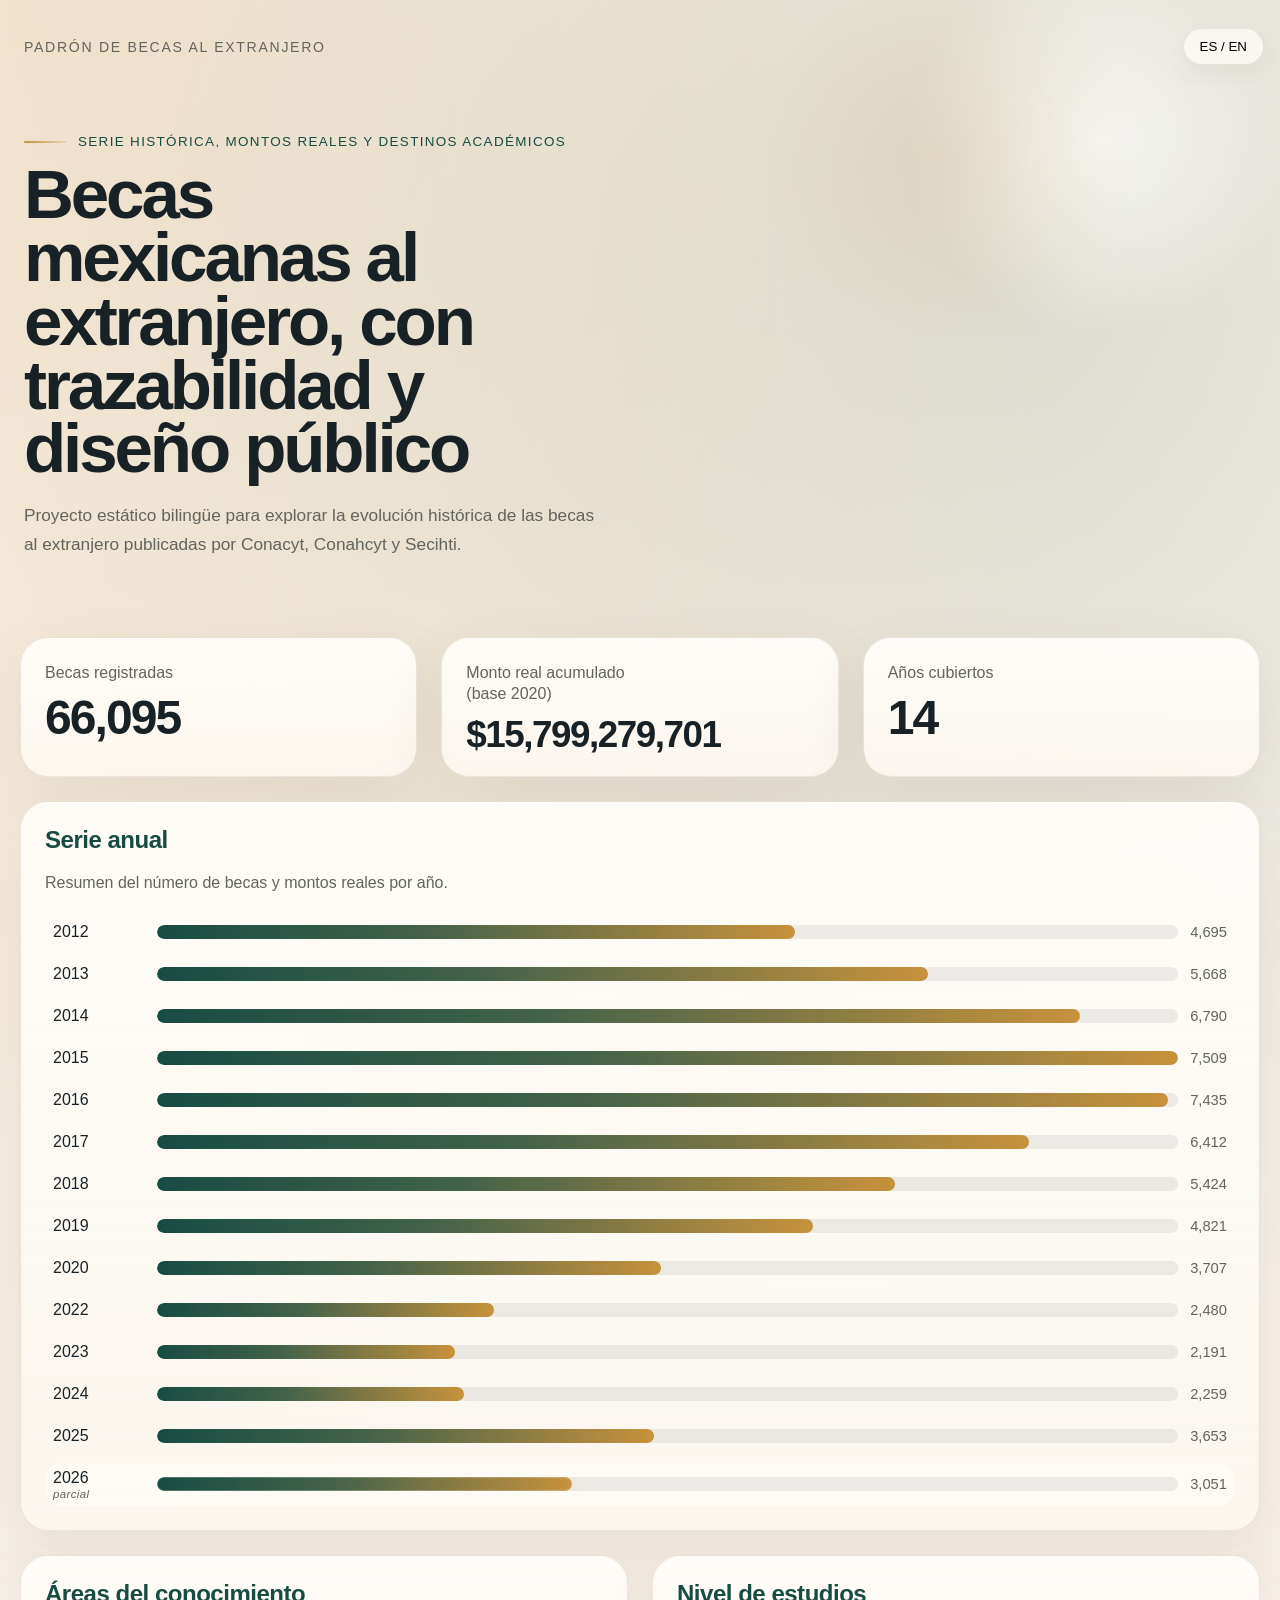
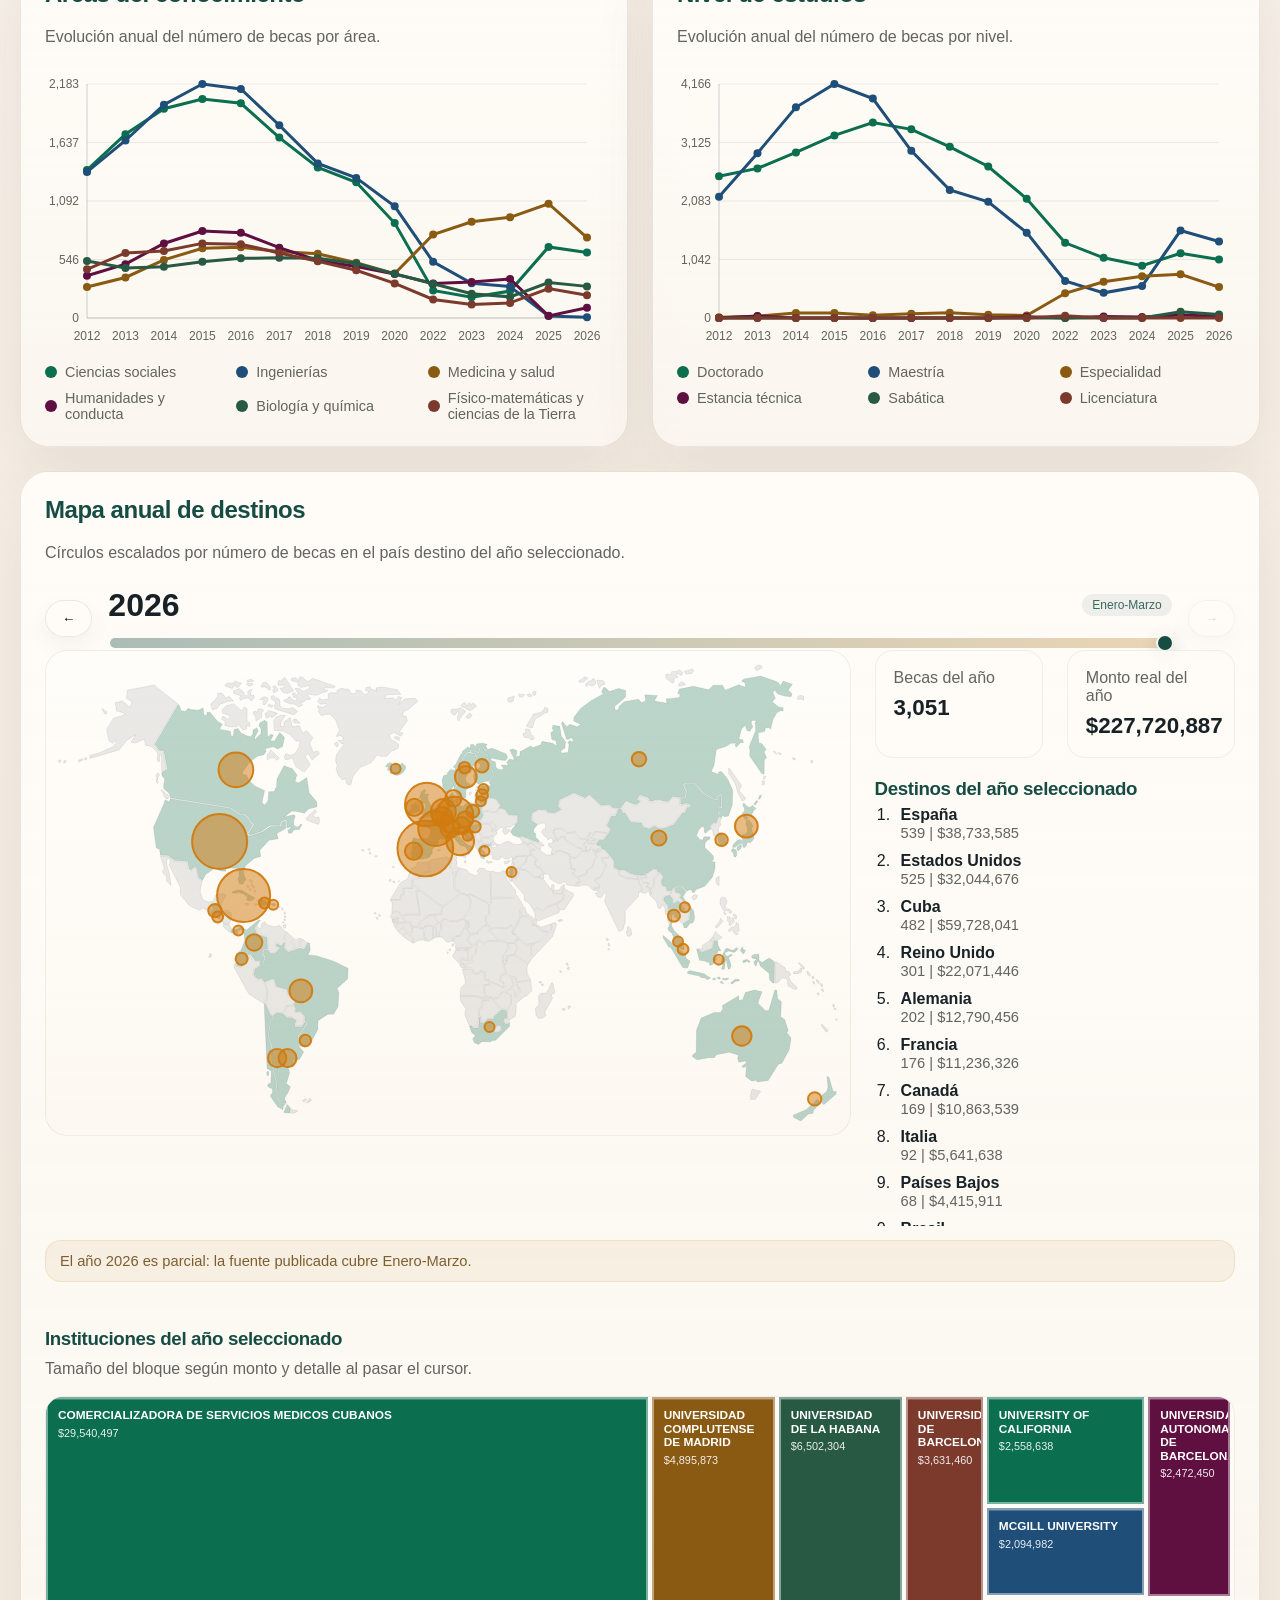
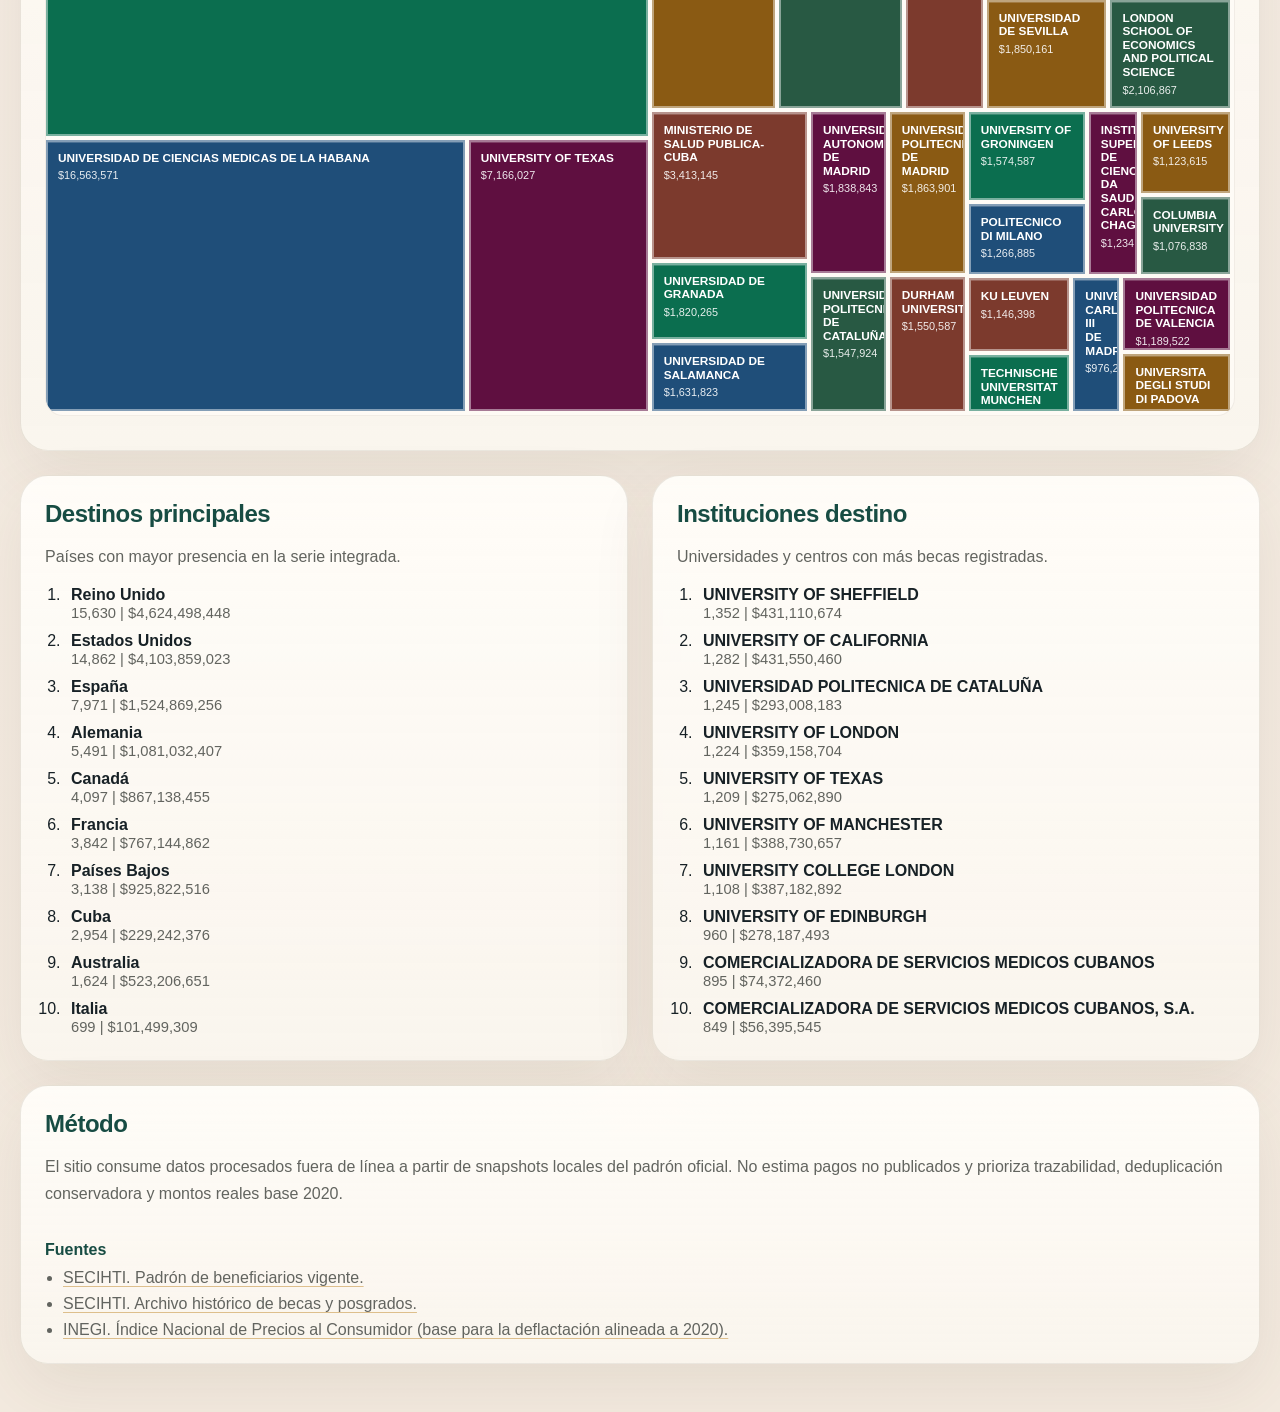
==== site/index.html @ b1ec9090 "Initial project import with site and Pages deployment" ====
<!DOCTYPE html>
<html lang="es">
  <head>
    <meta charset="utf-8" />
    <meta name="viewport" content="width=device-width, initial-scale=1" />
    <title>Padrón de Becas al Extranjero</title>
    <link rel="stylesheet" href="assets/css/styles.css" />
  </head>
  <body>
    <header class="hero">
      <nav class="topbar">
        <div class="brand">Padrón de Becas al Extranjero</div>
        <button id="lang-toggle" class="lang-toggle" type="button">ES / EN</button>
      </nav>
      <div class="hero-copy">
        <p class="eyebrow" data-i18n="eyebrow">Serie histórica, montos reales y destinos académicos</p>
        <h1 data-i18n="title">Becas mexicanas al extranjero, con trazabilidad y diseño público</h1>
        <p class="lede" data-i18n="lede">
          Proyecto estático bilingüe para explorar la evolución histórica de las becas al extranjero
          publicadas por Conacyt, Conahcyt y Secihti.
        </p>
      </div>
    </header>

    <main class="layout">
      <section class="kpi-grid">
        <article class="kpi-card">
          <span class="kpi-label" data-i18n="kpi_count">Becas registradas</span>
          <strong id="kpi-count" class="kpi-value">0</strong>
        </article>
        <article class="kpi-card">
          <span class="kpi-label" data-i18n="kpi_amount">Monto real acumulado (base 2020)</span>
          <strong id="kpi-amount" class="kpi-value kpi-value-amount">$0</strong>
        </article>
        <article class="kpi-card">
          <span class="kpi-label" data-i18n="kpi_years">Años cubiertos</span>
          <strong id="kpi-years" class="kpi-value">0</strong>
        </article>
      </section>

      <section class="panel">
        <div class="panel-header">
          <h2 data-i18n="yearly_title">Serie anual</h2>
          <p data-i18n="yearly_subtitle">Resumen del número de becas y montos reales por año.</p>
        </div>
        <div id="yearly-chart" class="bars"></div>
      </section>

      <section class="two-column">
        <article class="panel">
          <div class="panel-header">
            <h2 data-i18n="knowledge_area_title">Áreas del conocimiento</h2>
            <p data-i18n="knowledge_area_subtitle">Evolución anual del número de becas por área.</p>
          </div>
          <div id="knowledge-area-line-chart" class="line-chart"></div>
          <div id="knowledge-area-legend" class="line-legend"></div>
        </article>

        <article class="panel">
          <div class="panel-header">
            <h2 data-i18n="degree_title">Nivel de estudios</h2>
            <p data-i18n="degree_subtitle">Evolución anual del número de becas por nivel.</p>
          </div>
          <div id="degree-line-chart" class="line-chart"></div>
          <div id="degree-legend" class="line-legend"></div>
        </article>
      </section>

      <section class="panel map-panel">
        <div class="panel-header">
          <h2 data-i18n="map_title">Mapa anual de destinos</h2>
          <p data-i18n="map_subtitle">
            Círculos escalados por número de becas en el país destino del año seleccionado.
          </p>
        </div>

        <div class="year-controls">
          <button id="year-prev" class="year-step" type="button" aria-label="Previous year">&#8592;</button>
          <div class="year-slider-wrap">
            <div class="year-slider-header">
              <strong id="selected-year-label" class="selected-year-label">-</strong>
              <span id="selected-year-coverage" class="coverage-pill">-</span>
            </div>
            <input id="year-slider" class="year-slider" type="range" min="0" max="0" value="0" step="1" />
          </div>
          <button id="year-next" class="year-step" type="button" aria-label="Next year">&#8594;</button>
        </div>

        <div class="map-layout">
          <div class="map-stage">
            <div id="world-map-root" class="world-map-root"></div>
          </div>

          <aside class="year-sidecar">
            <div class="year-kpis">
              <article class="year-kpi">
                <span data-i18n="selected_year_count">Becas del año</span>
                <strong id="selected-year-count">0</strong>
              </article>
              <article class="year-kpi">
                <span data-i18n="selected_year_amount">Monto real del año</span>
                <strong id="selected-year-amount">$0</strong>
              </article>
            </div>

            <div class="panel-header compact">
              <h3 data-i18n="selected_year_top">Destinos del año seleccionado</h3>
            </div>
            <ol id="selected-year-country-list" class="ranking compact-ranking"></ol>

          </aside>
        </div>

        <div class="partial-note-slot">
          <div id="partial-note" class="partial-note" hidden></div>
        </div>

        <div class="treemap-section">
          <div class="panel-header treemap-header">
            <h3 data-i18n="selected_year_institutions">Instituciones del año seleccionado</h3>
            <p data-i18n="selected_year_institutions_subtitle">
              Tamaño del bloque según monto y detalle al pasar el cursor.
            </p>
          </div>
          <div id="selected-year-institution-note" class="viz-note" hidden></div>
          <div id="selected-year-institution-treemap" class="treemap"></div>
        </div>
      </section>

      <section class="two-column">
        <article class="panel">
          <div class="panel-header">
            <h2 data-i18n="countries_title">Destinos principales</h2>
            <p data-i18n="countries_subtitle">Países con mayor presencia en la serie integrada.</p>
          </div>
          <ol id="country-list" class="ranking"></ol>
        </article>

        <article class="panel">
          <div class="panel-header">
            <h2 data-i18n="institutions_title">Instituciones destino</h2>
            <p data-i18n="institutions_subtitle">Universidades y centros con más becas registradas.</p>
          </div>
          <ol id="institution-list" class="ranking"></ol>
        </article>
      </section>

      <section class="panel note-panel">
        <div class="panel-header">
          <h2 data-i18n="method_title">Método</h2>
          <p data-i18n="method_body">
            El sitio consume datos procesados fuera de línea. No estima pagos no publicados y prioriza
            trazabilidad, deduplicación conservadora y montos reales base 2020.
          </p>
        </div>
        <div class="source-block">
          <h3 data-i18n="method_sources_title">Fuentes</h3>
          <ul class="source-list">
            <li>
              <a
                href="https://www.secihti.mx/padron-de-beneficiarios/"
                target="_blank"
                rel="noreferrer"
                data-i18n="method_source_current"
              >SECIHTI. Padrón de beneficiarios vigente.</a>
            </li>
            <li>
              <a
                href="https://secihti.mx/becas_posgrados/padron-de-beneficiarios/"
                target="_blank"
                rel="noreferrer"
                data-i18n="method_source_historical"
              >SECIHTI. Archivo histórico de becas y posgrados.</a>
            </li>
            <li>
              <a
                href="https://www.inegi.org.mx/temas/inpc/"
                target="_blank"
                rel="noreferrer"
                data-i18n="method_source_inflation"
              >INEGI. Índice Nacional de Precios al Consumidor (base para la deflactación alineada a 2020).</a>
            </li>
          </ul>
        </div>
      </section>
    </main>

    <script src="assets/data/summary.js"></script>
    <script src="assets/data/world-map.js"></script>
    <script src="assets/js/app.js"></script>
  </body>
</html>
---- site/assets/css/styles.css ----
:root {
  --bg: #f6efe6;
  --surface: rgba(255, 251, 246, 0.88);
  --surface-strong: rgba(255, 253, 249, 0.97);
  --ink: #172126;
  --muted: #62645f;
  --accent: #174c43;
  --accent-2: #c7923c;
  --accent-3: #6f846f;
  --accent-soft: rgba(23, 76, 67, 0.08);
  --border: rgba(91, 72, 46, 0.12);
  --shadow: 0 24px 64px rgba(91, 72, 46, 0.09);
  --radius: 28px;
  --bar-gradient: linear-gradient(90deg, #174c43 0%, #44624a 42%, #c7923c 100%);
}

* {
  box-sizing: border-box;
}

body {
  margin: 0;
  font-family: "Aptos", "Segoe UI", "Inter", "Helvetica Neue", Arial, sans-serif;
  color: var(--ink);
  background:
    radial-gradient(circle at top left, rgba(199, 146, 60, 0.2), transparent 32%),
    radial-gradient(circle at 80% 6%, rgba(23, 76, 67, 0.12), transparent 24%),
    linear-gradient(180deg, #fbf6f0 0%, #f5ede4 52%, #f3eadf 100%);
}

.hero {
  position: relative;
  overflow: hidden;
  padding: 28px 24px 60px;
}

.hero::before {
  content: "";
  position: absolute;
  pointer-events: none;
}

.hero::before {
  inset: 0;
  background:
    radial-gradient(circle at 74% 24%, rgba(199, 146, 60, 0.12), transparent 18%),
    radial-gradient(circle at 86% 22%, rgba(255, 255, 255, 0.7), transparent 16%);
}

.topbar,
.hero-copy,
.layout {
  width: min(1360px, calc(100vw - 40px));
  margin: 0 auto;
}

.topbar {
  display: flex;
  justify-content: space-between;
  align-items: center;
  position: relative;
  z-index: 1;
  margin-bottom: 56px;
}

.brand {
  font-size: 0.88rem;
  text-transform: uppercase;
  letter-spacing: 0.12em;
  color: var(--muted);
}

.lang-toggle,
.year-step,
.bar-row {
  cursor: pointer;
}

.lang-toggle,
.year-step {
  border: 1px solid var(--border);
  background: rgba(255, 253, 249, 0.74);
  border-radius: 999px;
  padding: 10px 16px;
  box-shadow: 0 10px 22px rgba(91, 72, 46, 0.06);
}

.lang-toggle:hover,
.year-step:hover {
  background: var(--surface-strong);
}

.lang-toggle:disabled,
.year-step:disabled {
  cursor: default;
  opacity: 0.45;
}

.eyebrow {
  position: relative;
  display: inline-flex;
  align-items: center;
  gap: 12px;
  text-transform: uppercase;
  letter-spacing: 0.1em;
  color: var(--accent);
  font-size: 0.84rem;
}

.eyebrow::before {
  content: "";
  width: 42px;
  height: 2px;
  border-radius: 999px;
  background: linear-gradient(90deg, var(--accent-2), rgba(199, 146, 60, 0.2));
}

h1 {
  position: relative;
  z-index: 1;
  font-size: clamp(2.6rem, 5.4vw, 5.6rem);
  line-height: 0.92;
  max-width: 12ch;
  margin: 0 0 20px;
  letter-spacing: -0.045em;
  font-weight: 700;
}

.lede {
  position: relative;
  z-index: 1;
  max-width: 60ch;
  color: var(--muted);
  font-size: 1.08rem;
  line-height: 1.7;
}

.hero-copy {
  position: relative;
  z-index: 1;
}

.layout {
  display: grid;
  gap: 24px;
  padding: 0 0 48px;
}

.kpi-grid,
.two-column,
.map-layout,
.year-kpis {
  display: grid;
  gap: 24px;
}

.kpi-grid {
  grid-template-columns: repeat(3, minmax(0, 1fr));
}

.two-column {
  grid-template-columns: repeat(2, minmax(0, 1fr));
}

.map-layout {
  grid-template-columns: minmax(0, 1.9fr) minmax(320px, 0.85fr);
  align-items: start;
}

.treemap-section {
  margin-top: 32px;
  padding-bottom: 10px;
}

.treemap-header {
  margin-bottom: 14px;
}

.treemap-header p {
  max-width: 56ch;
  margin: 0;
}

.year-kpis {
  grid-template-columns: repeat(2, minmax(0, 1fr));
}

.panel,
.kpi-card {
  background: var(--surface);
  border: 1px solid var(--border);
  border-radius: var(--radius);
  box-shadow: var(--shadow);
}

.kpi-card {
  padding: 24px;
  background:
    linear-gradient(180deg, rgba(255, 253, 249, 0.96), rgba(253, 248, 241, 0.88));
}

.kpi-label {
  display: block;
  max-width: 20ch;
  color: var(--muted);
  margin-bottom: 12px;
  line-height: 1.35;
}

.kpi-value {
  font-size: clamp(1.9rem, 4vw, 3rem);
  line-height: 0.96;
  letter-spacing: -0.04em;
  font-variant-numeric: tabular-nums;
  font-weight: 700;
}

.kpi-value-amount {
  font-size: clamp(1.4rem, 2.9vw, 2.3rem);
  overflow-wrap: anywhere;
}

.panel {
  padding: 24px;
  background:
    linear-gradient(180deg, rgba(255, 253, 249, 0.95), rgba(251, 247, 240, 0.82));
}

.panel-header h2,
.panel-header h3 {
  margin-top: 0;
  margin-bottom: 6px;
  color: var(--accent);
  letter-spacing: -0.02em;
}

.panel-header.compact {
  margin-top: 20px;
}

.panel-header p,
.note-panel p {
  color: var(--muted);
  line-height: 1.65;
}

.bars {
  display: grid;
  gap: 12px;
  margin-top: 20px;
}

.line-chart {
  min-height: 280px;
  margin-top: 18px;
}

.line-chart-svg {
  width: 100%;
  height: 280px;
}

.line-chart-empty {
  display: grid;
  place-items: center;
  min-height: 280px;
  color: var(--muted);
  text-align: center;
}

.axis-line {
  stroke: rgba(27, 36, 48, 0.2);
  stroke-width: 1;
}

.grid-line {
  stroke: rgba(27, 36, 48, 0.08);
  stroke-width: 1;
}

.axis-label {
  fill: var(--muted);
  font-size: 12px;
  font-family: "Aptos", "Segoe UI", "Inter", "Helvetica Neue", Arial, sans-serif;
}

.line-legend {
  display: grid;
  grid-template-columns: repeat(auto-fit, minmax(170px, 1fr));
  gap: 10px 16px;
  margin-top: 12px;
}

.legend-item {
  display: flex;
  align-items: center;
  gap: 8px;
  color: var(--muted);
  font-size: 0.9rem;
}

.legend-swatch {
  width: 12px;
  height: 12px;
  border-radius: 999px;
  flex: 0 0 auto;
}

.bar-row {
  display: grid;
  grid-template-columns: 92px 1fr auto;
  gap: 12px;
  align-items: center;
  border: 0;
  border-radius: 16px;
  padding: 6px 8px;
  background: transparent;
  color: inherit;
  text-align: left;
  transition:
    background-color 160ms ease,
    transform 160ms ease;
}

.bar-row:hover,
.bar-row.is-active {
  background: rgba(255, 253, 249, 0.72);
}

.bar-track {
  height: 14px;
  border-radius: 999px;
  background: rgba(23, 33, 38, 0.07);
  overflow: hidden;
}

.bar-fill {
  height: 100%;
  border-radius: 999px;
  background: var(--bar-gradient);
}

.bar-row.is-active .bar-fill {
  background: var(--bar-gradient);
  box-shadow:
    inset 0 0 0 1px rgba(255, 255, 255, 0.22),
    0 6px 14px rgba(199, 146, 60, 0.14);
}

.year-label {
  display: inline-flex;
  flex-direction: column;
  gap: 1px;
}

.year-main {
  font-size: 1rem;
}

.year-subtle {
  color: var(--muted);
  font-size: 0.72rem;
  font-style: italic;
  letter-spacing: 0.03em;
}

.inline-pill,
.coverage-pill {
  display: inline-flex;
  align-items: center;
  border-radius: 999px;
  background: rgba(23, 76, 67, 0.07);
  color: rgba(23, 76, 67, 0.84);
  padding: 4px 10px;
  font-size: 0.75rem;
  font-weight: 500;
}

.ranking {
  margin: 0;
  padding-left: 20px;
  display: grid;
  gap: 10px;
}

.ranking li {
  padding-left: 6px;
}

.compact-ranking {
  max-height: 420px;
  overflow: auto;
}

.metric {
  color: var(--muted);
  font-size: 0.92rem;
}

.viz-note {
  margin: 10px 0 14px;
  color: var(--muted);
  font-size: 0.9rem;
}

.map-panel {
  overflow: hidden;
}

.year-controls {
  display: grid;
  grid-template-columns: auto 1fr auto;
  gap: 16px;
  align-items: center;
  margin-top: 20px;
}

.year-slider-wrap {
  display: grid;
  gap: 12px;
}

.year-slider-header {
  display: flex;
  justify-content: space-between;
  gap: 12px;
  align-items: center;
}

.selected-year-label {
  font-size: clamp(1.4rem, 3vw, 2rem);
  font-weight: 700;
}

.year-slider {
  width: 100%;
  appearance: none;
  height: 10px;
  border-radius: 999px;
  background: linear-gradient(90deg, rgba(23, 76, 67, 0.18), rgba(199, 146, 60, 0.18));
  outline: none;
}

.year-slider::-webkit-slider-runnable-track {
  height: 10px;
  border-radius: 999px;
  background: linear-gradient(90deg, rgba(23, 76, 67, 0.22), rgba(199, 146, 60, 0.22));
}

.year-slider::-webkit-slider-thumb {
  appearance: none;
  width: 18px;
  height: 18px;
  margin-top: -4px;
  border-radius: 50%;
  border: 2px solid rgba(255, 253, 249, 0.96);
  background: var(--accent);
  box-shadow: 0 6px 16px rgba(23, 76, 67, 0.22);
}

.year-slider::-moz-range-track {
  height: 10px;
  border-radius: 999px;
  background: linear-gradient(90deg, rgba(23, 76, 67, 0.22), rgba(199, 146, 60, 0.22));
}

.year-slider::-moz-range-thumb {
  width: 18px;
  height: 18px;
  border: 2px solid rgba(255, 253, 249, 0.96);
  border-radius: 50%;
  background: var(--accent);
  box-shadow: 0 6px 16px rgba(23, 76, 67, 0.22);
}

.partial-note-slot {
  min-height: 56px;
  margin-top: 14px;
}

.partial-note {
  margin-top: 0;
  padding: 12px 14px;
  border-radius: 16px;
  background: rgba(199, 146, 60, 0.09);
  color: #7c5f30;
  border: 1px solid rgba(199, 146, 60, 0.16);
  font-size: 0.92rem;
}

.partial-note[hidden] {
  display: block;
  visibility: hidden;
}

.map-stage,
.year-sidecar {
  min-width: 0;
}

.map-stage {
  border-radius: 22px;
  background: linear-gradient(180deg, rgba(255, 253, 249, 0.92), rgba(252, 247, 240, 0.76));
  border: 1px solid rgba(91, 72, 46, 0.08);
  padding: 12px;
}

.world-map-root {
  position: relative;
  min-height: 460px;
}

.map-base,
.bubble-layer {
  position: absolute;
  inset: 0;
  width: 100%;
  height: 100%;
}

.world-map-svg,
.bubble-layer {
  width: 100%;
  height: 100%;
}

.world-map-svg [id] {
  fill: rgba(27, 36, 48, 0.09);
  stroke: rgba(27, 36, 48, 0.14);
  stroke-width: 0.6;
  transition: fill 140ms ease;
}

.world-map-svg .is-active-country {
  fill: rgba(11, 110, 79, 0.28);
}

.bubble-layer {
  pointer-events: none;
}

.map-bubble {
  fill: rgba(209, 123, 15, 0.5);
  stroke: rgba(209, 123, 15, 0.95);
  stroke-width: 2;
}

.year-kpi {
  padding: 18px;
  border-radius: 18px;
  background: rgba(255, 253, 249, 0.72);
  border: 1px solid rgba(91, 72, 46, 0.08);
}

.year-kpi span {
  display: block;
  color: var(--muted);
  margin-bottom: 8px;
}

.year-kpi strong {
  font-size: 1.4rem;
}

.treemap {
  position: relative;
  min-height: 620px;
  border-radius: 18px;
  background: rgba(255, 253, 249, 0.72);
  border: 1px solid rgba(91, 72, 46, 0.08);
  overflow: hidden;
}

.treemap-empty {
  display: grid;
  place-items: center;
  min-height: 320px;
  padding: 20px;
  color: var(--muted);
  text-align: center;
}

.treemap-tile {
  position: absolute;
  padding: 10px;
  border-radius: 0;
  background: rgba(11, 110, 79, 0.88);
  color: white;
  overflow: hidden;
  border: 2px solid rgba(255, 255, 255, 0.45);
  box-shadow: inset 0 1px 0 rgba(255, 255, 255, 0.2);
}

.treemap-tile strong,
.treemap-tile span {
  display: block;
}

.treemap-tile strong {
  font-size: 0.74rem;
  line-height: 1.15;
  margin-bottom: 4px;
}

.treemap-tile span {
  font-size: 0.68rem;
  opacity: 0.9;
}

.treemap-tooltip {
  position: absolute;
  z-index: 5;
  width: 180px;
  padding: 10px 12px;
  border-radius: 12px;
  background: rgba(27, 36, 48, 0.95);
  color: white;
  box-shadow: 0 18px 40px rgba(27, 36, 48, 0.2);
  pointer-events: none;
}

.treemap-tooltip strong,
.treemap-tooltip span {
  display: block;
}

.treemap-tooltip strong {
  margin-bottom: 6px;
  font-size: 0.86rem;
}

.treemap-tooltip span {
  font-size: 0.78rem;
  opacity: 0.92;
}

.note-panel {
  display: grid;
  gap: 18px;
}

.source-block h3 {
  margin: 0 0 10px;
  color: var(--accent);
  font-size: 1rem;
}

.source-list {
  margin: 0;
  padding-left: 18px;
  display: grid;
  gap: 8px;
  color: var(--muted);
}

.source-list a {
  color: inherit;
  text-decoration-color: rgba(199, 146, 60, 0.55);
  text-underline-offset: 0.18em;
}

.source-list a:hover {
  color: var(--accent);
  text-decoration-color: var(--accent-2);
}

@media (max-width: 920px) {
  .kpi-grid,
  .two-column,
  .map-layout {
    grid-template-columns: 1fr;
  }
}

@media (max-width: 720px) {
  .hero {
    padding-top: 18px;
  }

  .bar-row {
    grid-template-columns: 72px 1fr;
    padding-inline: 0;
  }

  .bar-value {
    grid-column: 2;
  }

  .year-controls {
    grid-template-columns: 1fr;
  }

  .year-kpis {
    grid-template-columns: 1fr;
  }

  .world-map-root {
    min-height: 320px;
  }

  .treemap {
    min-height: 460px;
  }
}
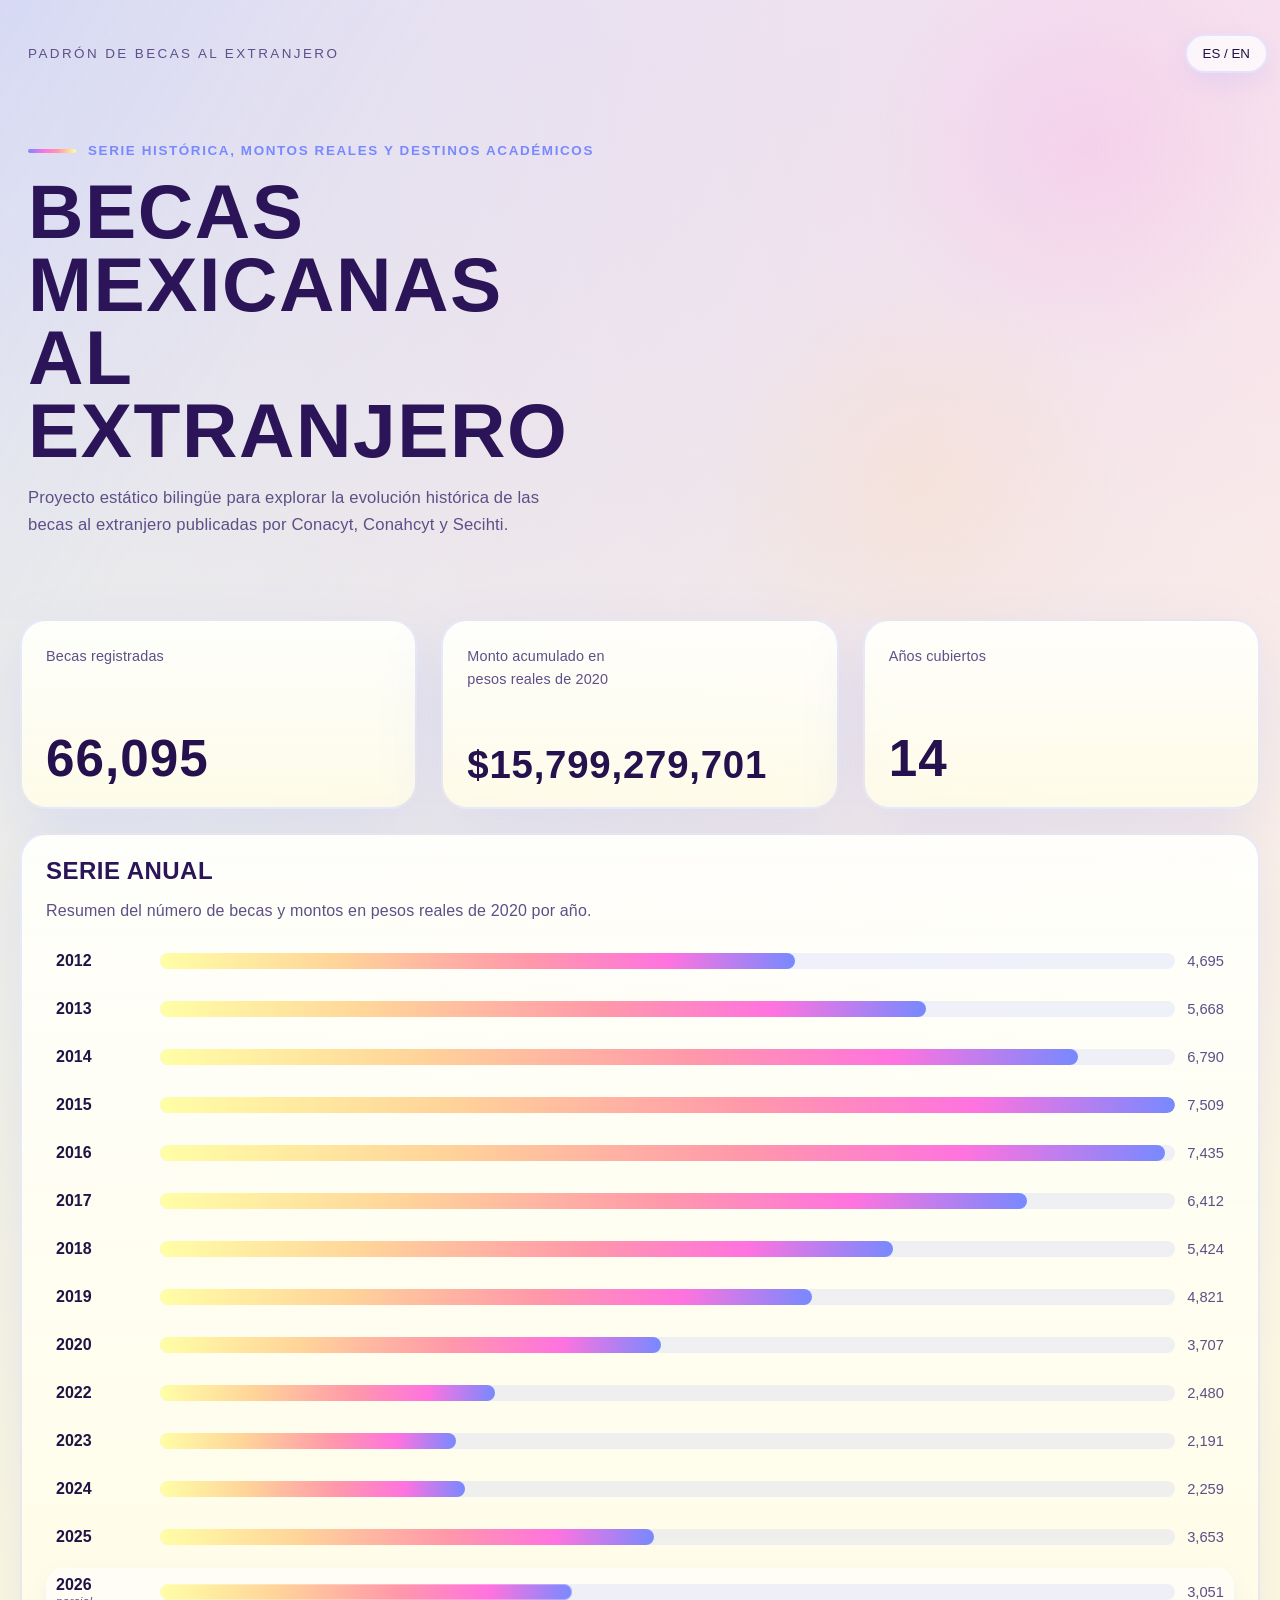
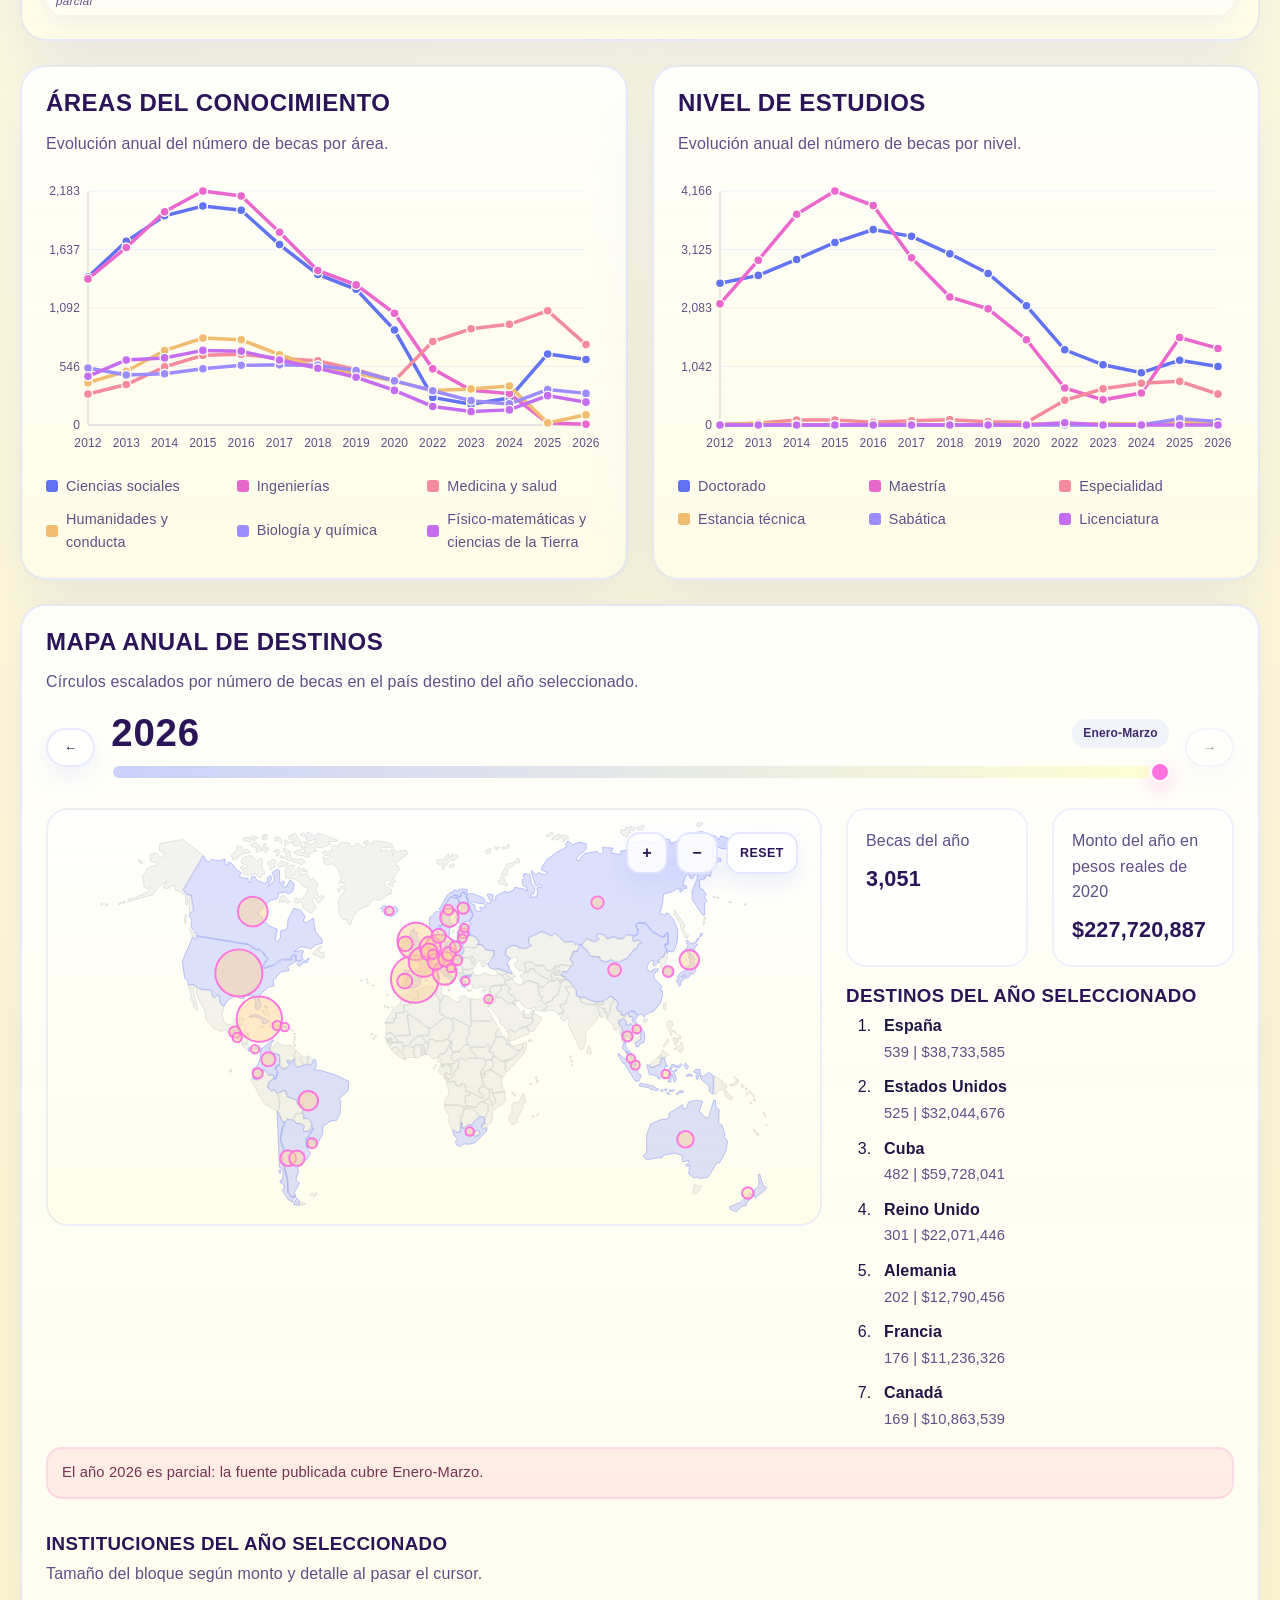
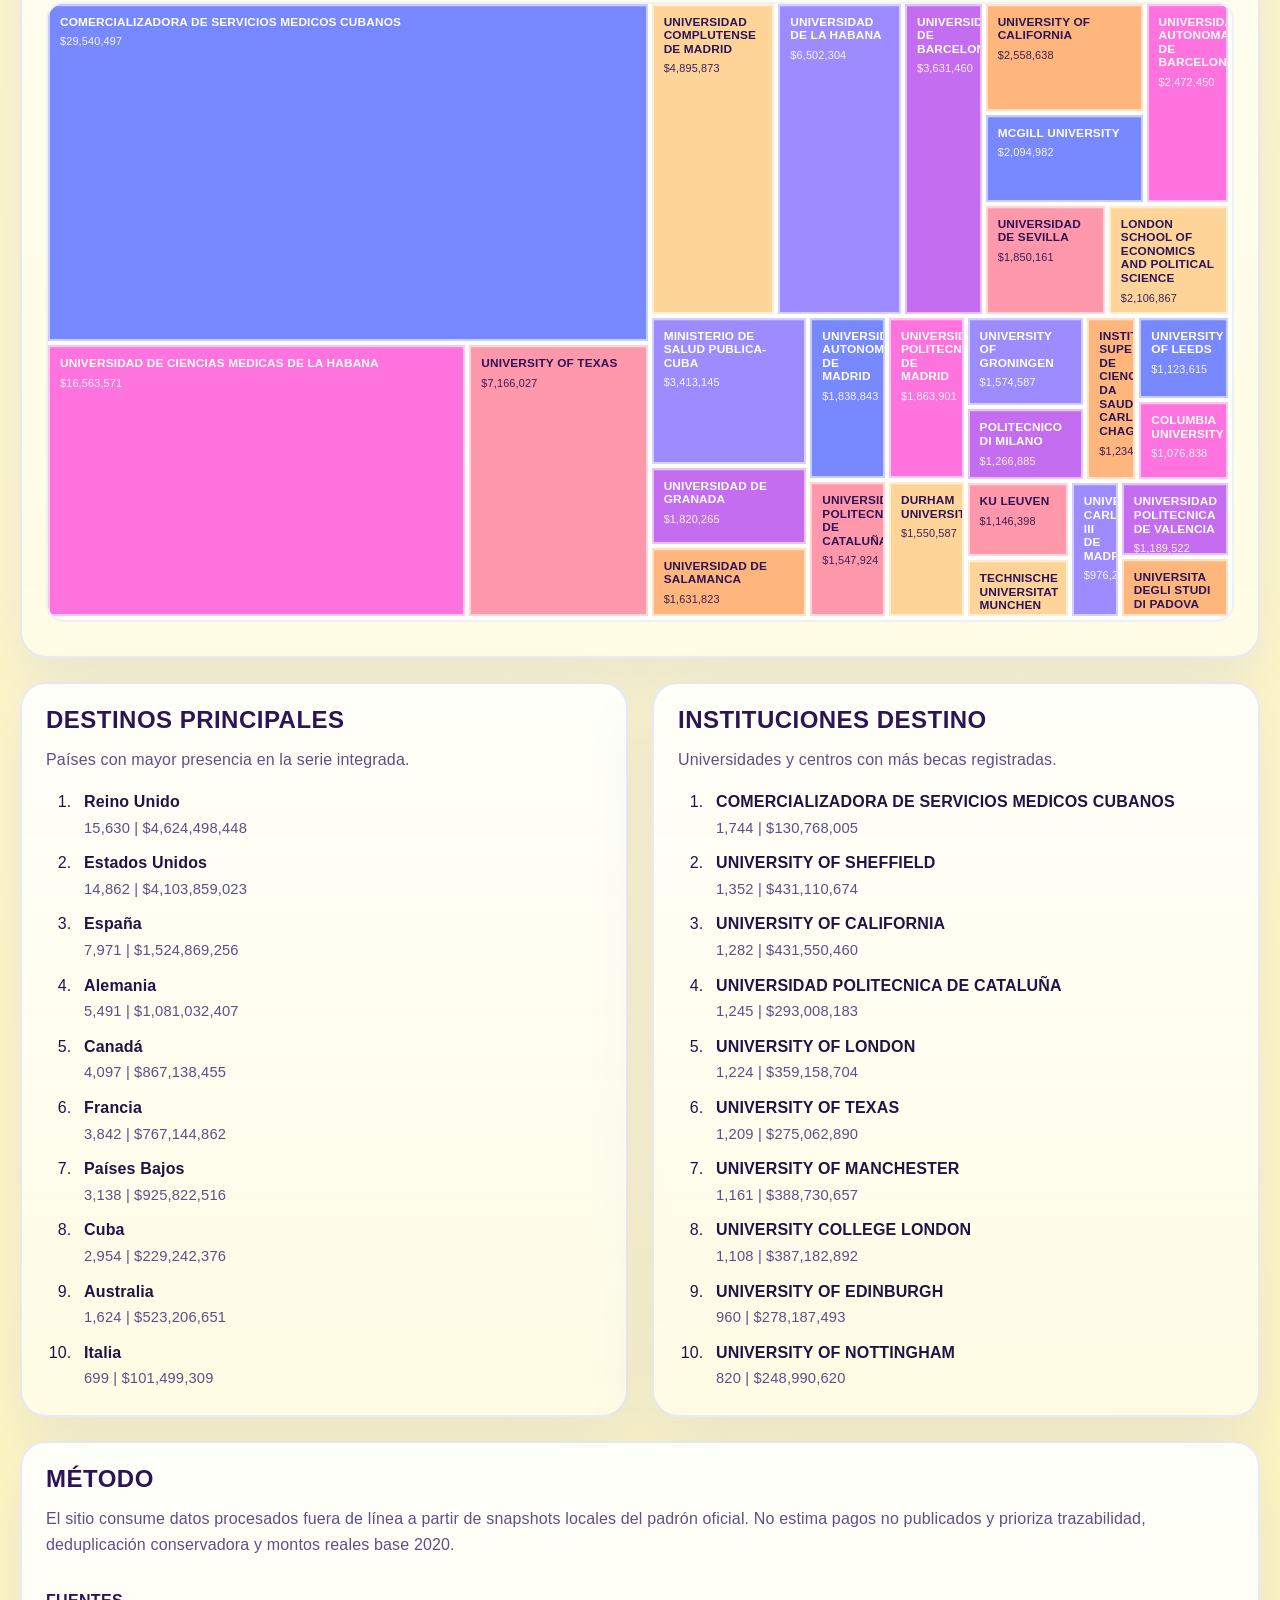
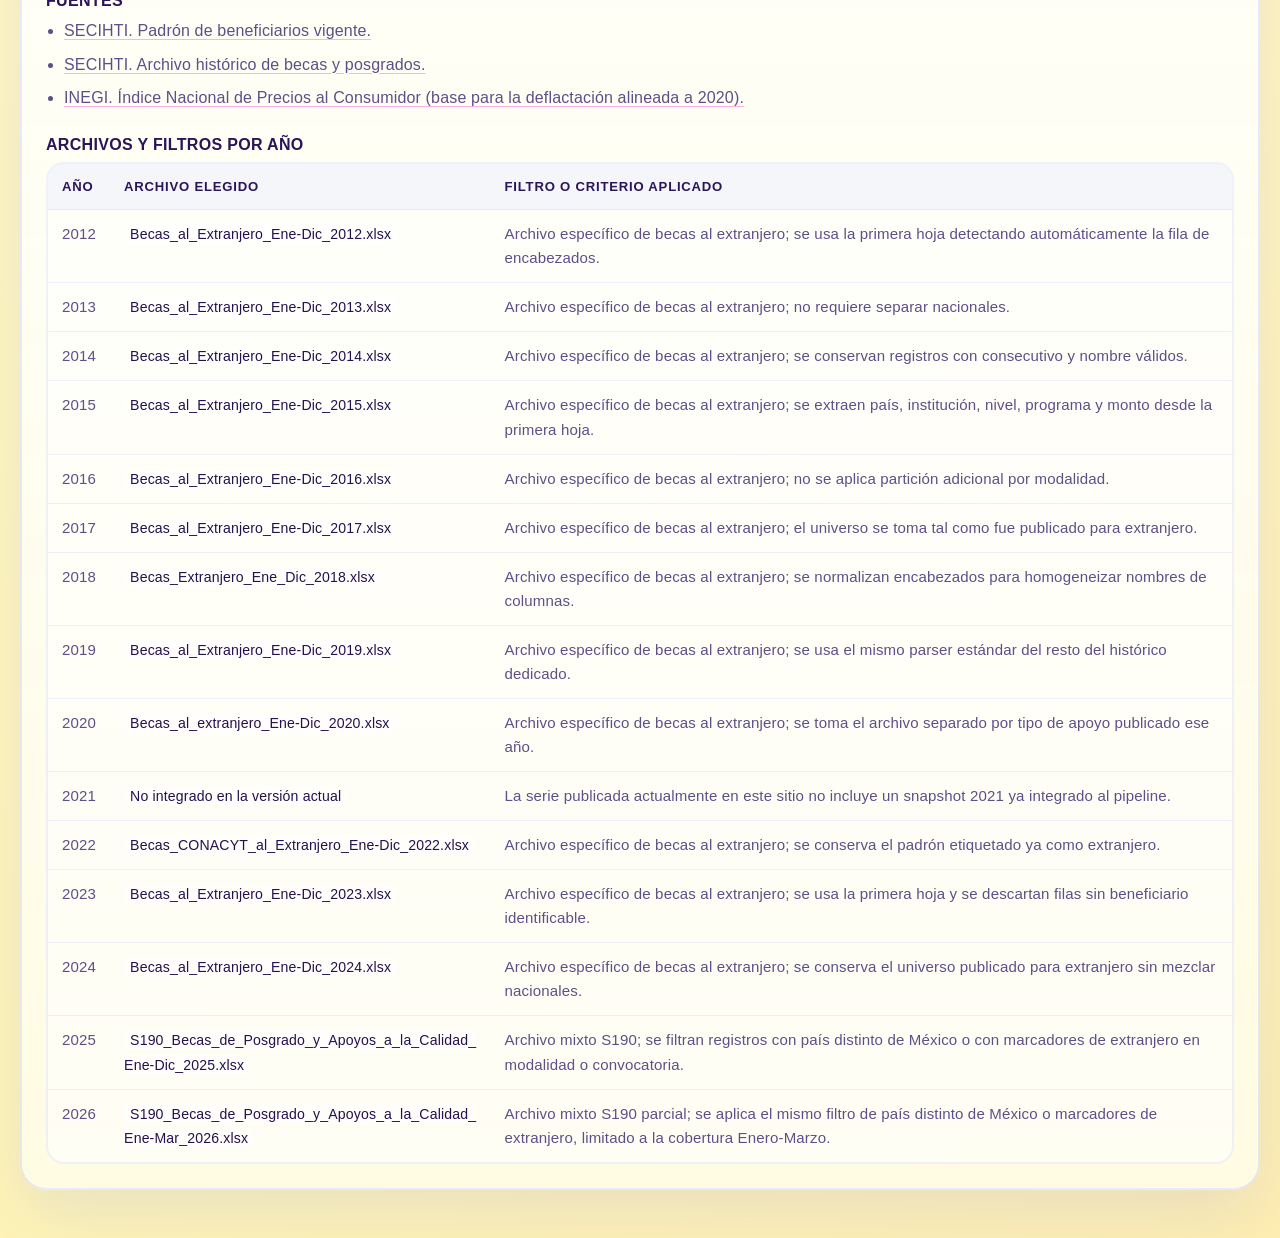
==== commit d0d2ffcf: "Fix mojibake in site HTML text" ====
--- a/site/index.html
+++ b/site/index.html
@@ -3,20 +3,20 @@
   <head>
     <meta charset="utf-8" />
     <meta name="viewport" content="width=device-width, initial-scale=1" />
-    <title>Padrón de Becas al Extranjero</title>
-    <link rel="stylesheet" href="assets/css/styles.css" />
+    <title>Padr&oacute;n de Becas al Extranjero</title>
+    <link rel="stylesheet" href="assets/css/styles_bis.css" />
   </head>
-  <body>
+  <body class="theme-bis">
     <header class="hero">
       <nav class="topbar">
-        <div class="brand">Padrón de Becas al Extranjero</div>
+        <div class="brand">Padr&oacute;n de Becas al Extranjero</div>
         <button id="lang-toggle" class="lang-toggle" type="button">ES / EN</button>
       </nav>
       <div class="hero-copy">
-        <p class="eyebrow" data-i18n="eyebrow">Serie histórica, montos reales y destinos académicos</p>
-        <h1 data-i18n="title">Becas mexicanas al extranjero, con trazabilidad y diseño público</h1>
+        <p class="eyebrow" data-i18n="eyebrow">Serie hist&oacute;rica, montos reales y destinos acad&eacute;micos</p>
+        <h1 data-i18n="title">Becas mexicanas al extranjero</h1>
         <p class="lede" data-i18n="lede">
-          Proyecto estático bilingüe para explorar la evolución histórica de las becas al extranjero
+          Proyecto est&aacute;tico biling&uuml;e para explorar la evoluci&oacute;n hist&oacute;rica de las becas al extranjero
           publicadas por Conacyt, Conahcyt y Secihti.
         </p>
       </div>
@@ -29,11 +29,11 @@
           <strong id="kpi-count" class="kpi-value">0</strong>
         </article>
         <article class="kpi-card">
-          <span class="kpi-label" data-i18n="kpi_amount">Monto real acumulado (base 2020)</span>
+          <span class="kpi-label" data-i18n="kpi_amount">Monto acumulado en pesos reales de 2020</span>
           <strong id="kpi-amount" class="kpi-value kpi-value-amount">$0</strong>
         </article>
         <article class="kpi-card">
-          <span class="kpi-label" data-i18n="kpi_years">Años cubiertos</span>
+          <span class="kpi-label" data-i18n="kpi_years">A&ntilde;os cubiertos</span>
           <strong id="kpi-years" class="kpi-value">0</strong>
         </article>
       </section>
@@ -41,7 +41,7 @@
       <section class="panel">
         <div class="panel-header">
           <h2 data-i18n="yearly_title">Serie anual</h2>
-          <p data-i18n="yearly_subtitle">Resumen del número de becas y montos reales por año.</p>
+          <p data-i18n="yearly_subtitle">Resumen del n&uacute;mero de becas y montos reales por a&ntilde;o.</p>
         </div>
         <div id="yearly-chart" class="bars"></div>
       </section>
@@ -49,8 +49,8 @@
       <section class="two-column">
         <article class="panel">
           <div class="panel-header">
-            <h2 data-i18n="knowledge_area_title">Áreas del conocimiento</h2>
-            <p data-i18n="knowledge_area_subtitle">Evolución anual del número de becas por área.</p>
+            <h2 data-i18n="knowledge_area_title">&Aacute;reas del conocimiento</h2>
+            <p data-i18n="knowledge_area_subtitle">Evoluci&oacute;n anual del n&uacute;mero de becas por &aacute;rea.</p>
           </div>
           <div id="knowledge-area-line-chart" class="line-chart"></div>
           <div id="knowledge-area-legend" class="line-legend"></div>
@@ -59,7 +59,7 @@
         <article class="panel">
           <div class="panel-header">
             <h2 data-i18n="degree_title">Nivel de estudios</h2>
-            <p data-i18n="degree_subtitle">Evolución anual del número de becas por nivel.</p>
+            <p data-i18n="degree_subtitle">Evoluci&oacute;n anual del n&uacute;mero de becas por nivel.</p>
           </div>
           <div id="degree-line-chart" class="line-chart"></div>
           <div id="degree-legend" class="line-legend"></div>
@@ -70,7 +70,7 @@
         <div class="panel-header">
           <h2 data-i18n="map_title">Mapa anual de destinos</h2>
           <p data-i18n="map_subtitle">
-            Círculos escalados por número de becas en el país destino del año seleccionado.
+            C&iacute;rculos escalados por n&uacute;mero de becas en el pa&iacute;s destino del a&ntilde;o seleccionado.
           </p>
         </div>
 
@@ -88,26 +88,30 @@
 
         <div class="map-layout">
           <div class="map-stage">
+            <div class="map-tools" aria-label="Map controls">
+              <button id="map-zoom-in" class="map-tool" type="button" aria-label="Zoom in">+</button>
+              <button id="map-zoom-out" class="map-tool" type="button" aria-label="Zoom out">&minus;</button>
+              <button id="map-zoom-reset" class="map-tool map-tool-reset" type="button" aria-label="Reset zoom">Reset</button>
+            </div>
             <div id="world-map-root" class="world-map-root"></div>
           </div>
 
           <aside class="year-sidecar">
             <div class="year-kpis">
               <article class="year-kpi">
-                <span data-i18n="selected_year_count">Becas del año</span>
+                <span data-i18n="selected_year_count">Becas del a&ntilde;o</span>
                 <strong id="selected-year-count">0</strong>
               </article>
               <article class="year-kpi">
-                <span data-i18n="selected_year_amount">Monto real del año</span>
+                <span data-i18n="selected_year_amount">Monto real del a&ntilde;o</span>
                 <strong id="selected-year-amount">$0</strong>
               </article>
             </div>
 
             <div class="panel-header compact">
-              <h3 data-i18n="selected_year_top">Destinos del año seleccionado</h3>
+              <h3 data-i18n="selected_year_top">Destinos del a&ntilde;o seleccionado</h3>
             </div>
             <ol id="selected-year-country-list" class="ranking compact-ranking"></ol>
-
           </aside>
         </div>
 
@@ -117,9 +121,9 @@
 
         <div class="treemap-section">
           <div class="panel-header treemap-header">
-            <h3 data-i18n="selected_year_institutions">Instituciones del año seleccionado</h3>
+            <h3 data-i18n="selected_year_institutions">Instituciones del a&ntilde;o seleccionado</h3>
             <p data-i18n="selected_year_institutions_subtitle">
-              Tamaño del bloque según monto y detalle al pasar el cursor.
+              Tama&ntilde;o del bloque seg&uacute;n monto y detalle al pasar el cursor.
             </p>
           </div>
           <div id="selected-year-institution-note" class="viz-note" hidden></div>
@@ -131,7 +135,7 @@
         <article class="panel">
           <div class="panel-header">
             <h2 data-i18n="countries_title">Destinos principales</h2>
-            <p data-i18n="countries_subtitle">Países con mayor presencia en la serie integrada.</p>
+            <p data-i18n="countries_subtitle">Pa&iacute;ses con mayor presencia en la serie integrada.</p>
           </div>
           <ol id="country-list" class="ranking"></ol>
         </article>
@@ -139,7 +143,7 @@
         <article class="panel">
           <div class="panel-header">
             <h2 data-i18n="institutions_title">Instituciones destino</h2>
-            <p data-i18n="institutions_subtitle">Universidades y centros con más becas registradas.</p>
+            <p data-i18n="institutions_subtitle">Universidades y centros con m&aacute;s becas registradas.</p>
           </div>
           <ol id="institution-list" class="ranking"></ol>
         </article>
@@ -147,10 +151,10 @@
 
       <section class="panel note-panel">
         <div class="panel-header">
-          <h2 data-i18n="method_title">Método</h2>
+          <h2 data-i18n="method_title">M&eacute;todo</h2>
           <p data-i18n="method_body">
-            El sitio consume datos procesados fuera de línea. No estima pagos no publicados y prioriza
-            trazabilidad, deduplicación conservadora y montos reales base 2020.
+            El sitio consume datos procesados fuera de l&iacute;nea. No estima pagos no publicados y prioriza
+            trazabilidad, deduplicaci&oacute;n conservadora y montos reales base 2020.
           </p>
         </div>
         <div class="source-block">
@@ -162,7 +166,7 @@
                 target="_blank"
                 rel="noreferrer"
                 data-i18n="method_source_current"
-              >SECIHTI. Padrón de beneficiarios vigente.</a>
+              >SECIHTI. Padr&oacute;n de beneficiarios vigente.</a>
             </li>
             <li>
               <a
@@ -170,7 +174,7 @@
                 target="_blank"
                 rel="noreferrer"
                 data-i18n="method_source_historical"
-              >SECIHTI. Archivo histórico de becas y posgrados.</a>
+              >SECIHTI. Archivo hist&oacute;rico de becas y posgrados.</a>
             </li>
             <li>
               <a
@@ -178,9 +182,24 @@
                 target="_blank"
                 rel="noreferrer"
                 data-i18n="method_source_inflation"
-              >INEGI. Índice Nacional de Precios al Consumidor (base para la deflactación alineada a 2020).</a>
+              >INEGI. &Iacute;ndice Nacional de Precios al Consumidor (base para la deflactaci&oacute;n alineada a 2020).</a>
             </li>
           </ul>
+        </div>
+        <div class="source-block method-selection-block">
+          <h3 data-i18n="method_selection_title">Archivos y filtros por a&ntilde;o</h3>
+          <div class="method-selection-table-wrap">
+            <table class="method-selection-table">
+              <thead>
+                <tr>
+                  <th data-i18n="method_selection_year">A&ntilde;o</th>
+                  <th data-i18n="method_selection_file">Archivo elegido</th>
+                  <th data-i18n="method_selection_rule">Filtro o criterio aplicado</th>
+                </tr>
+              </thead>
+              <tbody id="method-selection-body"></tbody>
+            </table>
+          </div>
         </div>
       </section>
     </main>
--- a/site/assets/css/styles_bis.css
+++ b/site/assets/css/styles_bis.css
@@ -0,0 +1,828 @@
+:root {
+  --bg: #fff8c9;
+  --surface: rgba(255, 254, 239, 0.92);
+  --surface-strong: rgba(255, 255, 246, 0.98);
+  --ink: #1e1546;
+  --muted: #5e4f88;
+  --accent: #7889ff;
+  --accent-2: #ff73df;
+  --accent-3: #ff98aa;
+  --accent-4: #ffd499;
+  --accent-5: #fffea6;
+  --border: rgba(120, 137, 255, 0.18);
+  --shadow: 0 26px 64px rgba(120, 137, 255, 0.16);
+  --radius: 26px;
+  --bar-gradient: linear-gradient(90deg, #7889ff 0%, #ff73df 34%, #ff98aa 62%, #ffd499 84%, #fffea6 100%);
+  --annual-bar-gradient: linear-gradient(90deg, #fffea6 0%, #ffd499 28%, #ff98aa 58%, #ff73df 80%, #7889ff 100%);
+}
+
+* {
+  box-sizing: border-box;
+}
+
+body,
+.body-roboto {
+  margin: 0;
+  font-family: "Roboto", "Segoe UI", Arial, sans-serif;
+  font-weight: 400;
+  line-height: 1.6;
+  letter-spacing: 0.01em;
+  color: var(--ink);
+  background:
+    radial-gradient(circle at 0% 0%, rgba(120, 137, 255, 0.24), transparent 28%),
+    radial-gradient(circle at 100% 0%, rgba(255, 115, 223, 0.18), transparent 22%),
+    radial-gradient(circle at 100% 100%, rgba(255, 212, 153, 0.22), transparent 26%),
+    linear-gradient(180deg, #fffef0 0%, #fff8cf 46%, #fff6b7 100%);
+}
+
+.hero {
+  position: relative;
+  overflow: hidden;
+  padding: 34px 28px 64px;
+}
+
+.hero::before {
+  content: "";
+  position: absolute;
+  inset: 0;
+  background:
+    linear-gradient(120deg, rgba(120, 137, 255, 0.08), transparent 28%),
+    radial-gradient(circle at 85% 24%, rgba(255, 115, 223, 0.14), transparent 18%),
+    radial-gradient(circle at 72% 78%, rgba(255, 212, 153, 0.2), transparent 20%);
+  pointer-events: none;
+}
+
+.topbar,
+.hero-copy,
+.layout {
+  width: min(1380px, calc(100vw - 40px));
+  margin: 0 auto;
+}
+
+.topbar {
+  display: flex;
+  justify-content: space-between;
+  align-items: center;
+  position: relative;
+  z-index: 1;
+  margin-bottom: 54px;
+}
+
+.brand {
+  font-size: 0.84rem;
+  text-transform: uppercase;
+  letter-spacing: 0.18em;
+  color: var(--muted);
+}
+
+.lang-toggle,
+.year-step,
+.bar-row {
+  cursor: pointer;
+}
+
+.lang-toggle,
+.year-step {
+  border: 2px solid rgba(120, 137, 255, 0.18);
+  background: rgba(255, 255, 255, 0.72);
+  border-radius: 999px;
+  padding: 10px 16px;
+  color: var(--ink);
+  box-shadow: 0 10px 24px rgba(120, 137, 255, 0.12);
+}
+
+.lang-toggle:hover,
+.year-step:hover {
+  background: var(--surface-strong);
+}
+
+.lang-toggle:disabled,
+.year-step:disabled {
+  cursor: default;
+  opacity: 0.45;
+}
+
+.eyebrow {
+  position: relative;
+  display: inline-flex;
+  align-items: center;
+  gap: 12px;
+  text-transform: uppercase;
+  letter-spacing: 0.12em;
+  color: var(--accent);
+  font-size: 0.84rem;
+  font-weight: 700;
+}
+
+.eyebrow::before {
+  content: "";
+  width: 48px;
+  height: 4px;
+  border-radius: 999px;
+  background: var(--bar-gradient);
+}
+
+h1,
+.headline-impact {
+  position: relative;
+  z-index: 1;
+  margin: 0 0 18px;
+  max-width: 10ch;
+  font-family: Impact, "Arial Black", sans-serif;
+  text-transform: uppercase;
+  letter-spacing: 0.02em;
+  line-height: 0.95;
+  font-size: clamp(3rem, 6vw, 6.4rem);
+  color: #2b1457;
+  text-wrap: balance;
+}
+
+h2,
+h3,
+.kpi-value,
+.selected-year-label {
+  font-family: Impact, "Arial Black", sans-serif;
+  text-transform: uppercase;
+  letter-spacing: 0.02em;
+  line-height: 0.96;
+}
+
+.lede {
+  position: relative;
+  z-index: 1;
+  max-width: 58ch;
+  color: var(--muted);
+  font-size: 1.04rem;
+}
+
+.hero-copy {
+  position: relative;
+  z-index: 1;
+}
+
+.layout {
+  display: grid;
+  gap: 24px;
+  padding: 0 0 48px;
+}
+
+.kpi-grid,
+.two-column,
+.map-layout,
+.year-kpis {
+  display: grid;
+  gap: 24px;
+}
+
+.kpi-grid {
+  grid-template-columns: repeat(3, minmax(0, 1fr));
+}
+
+.two-column {
+  grid-template-columns: repeat(2, minmax(0, 1fr));
+}
+
+.map-layout {
+  grid-template-columns: minmax(0, 1.8fr) minmax(320px, 0.9fr);
+  align-items: start;
+}
+
+.treemap-section {
+  margin-top: 32px;
+  padding-bottom: 10px;
+}
+
+.treemap-header {
+  margin-bottom: 14px;
+}
+
+.treemap-header p {
+  max-width: 56ch;
+  margin: 0;
+}
+
+.year-kpis {
+  grid-template-columns: repeat(2, minmax(0, 1fr));
+}
+
+.panel,
+.kpi-card {
+  background: linear-gradient(180deg, rgba(255, 255, 252, 0.95), rgba(255, 252, 232, 0.9));
+  border: 2px solid var(--border);
+  border-radius: var(--radius);
+  box-shadow: var(--shadow);
+}
+
+.kpi-card {
+  padding: 24px;
+  display: grid;
+  grid-template-rows: minmax(3.3rem, auto) 1fr;
+  align-items: end;
+  min-height: 190px;
+}
+
+.kpi-label {
+  display: block;
+  max-width: 18ch;
+  color: var(--muted);
+  margin-bottom: 0;
+  font-size: 0.9rem;
+  align-self: start;
+}
+
+.kpi-value {
+  font-size: clamp(2.1rem, 4vw, 3.4rem);
+  color: #24114d;
+  align-self: end;
+  line-height: 0.94;
+}
+
+.kpi-value-amount {
+  font-size: clamp(1.55rem, 3vw, 2.45rem);
+  overflow-wrap: anywhere;
+  max-width: 100%;
+}
+
+.panel {
+  padding: 24px;
+}
+
+.panel-header h2,
+.panel-header h3 {
+  margin-top: 0;
+  margin-bottom: 8px;
+  color: #2b1457;
+}
+
+.panel-header.compact {
+  margin-top: 20px;
+}
+
+.panel-header p,
+.note-panel p {
+  color: var(--muted);
+  line-height: 1.65;
+}
+
+.bars {
+  display: grid;
+  gap: 14px;
+  margin-top: 20px;
+}
+
+.line-chart {
+  min-height: 280px;
+  margin-top: 18px;
+}
+
+.line-chart-svg {
+  width: 100%;
+  height: 280px;
+}
+
+.line-chart-empty {
+  display: grid;
+  place-items: center;
+  min-height: 280px;
+  color: var(--muted);
+  text-align: center;
+}
+
+.axis-line {
+  stroke: rgba(94, 79, 136, 0.26);
+  stroke-width: 1;
+}
+
+.grid-line {
+  stroke: rgba(120, 137, 255, 0.12);
+  stroke-width: 1;
+}
+
+.axis-label {
+  fill: var(--muted);
+  font-size: 12px;
+  font-family: "Roboto", "Segoe UI", Arial, sans-serif;
+}
+
+.line-legend {
+  display: grid;
+  grid-template-columns: repeat(auto-fit, minmax(170px, 1fr));
+  gap: 10px 16px;
+  margin-top: 12px;
+}
+
+.legend-item {
+  display: flex;
+  align-items: center;
+  gap: 8px;
+  color: var(--muted);
+  font-size: 0.9rem;
+}
+
+.legend-swatch {
+  width: 12px;
+  height: 12px;
+  border-radius: 3px;
+  flex: 0 0 auto;
+}
+
+.bar-row {
+  display: grid;
+  grid-template-columns: 92px 1fr auto;
+  gap: 12px;
+  align-items: center;
+  border: 0;
+  border-radius: 18px;
+  padding: 8px 10px;
+  background: transparent;
+  color: inherit;
+  text-align: left;
+  transition: transform 160ms ease, box-shadow 160ms ease, background-color 160ms ease;
+}
+
+.bar-row:hover,
+.bar-row.is-active {
+  background: rgba(255, 255, 255, 0.58);
+  box-shadow: 0 8px 20px rgba(120, 137, 255, 0.1);
+}
+
+.bar-track {
+  height: 16px;
+  border-radius: 999px;
+  background: rgba(120, 137, 255, 0.12);
+  overflow: hidden;
+}
+
+.bar-fill {
+  height: 100%;
+  border-radius: 999px;
+  background: var(--annual-bar-gradient);
+}
+
+.bar-row.is-active .bar-fill {
+  box-shadow: inset 0 0 0 1px rgba(255, 255, 255, 0.3);
+}
+
+.year-label {
+  display: inline-flex;
+  flex-direction: column;
+  gap: 1px;
+}
+
+.year-main {
+  font-size: 1rem;
+  font-weight: 700;
+}
+
+.year-subtle {
+  color: var(--muted);
+  font-size: 0.72rem;
+  font-style: italic;
+  letter-spacing: 0.03em;
+}
+
+.inline-pill,
+.coverage-pill {
+  display: inline-flex;
+  align-items: center;
+  border-radius: 999px;
+  background: rgba(120, 137, 255, 0.1);
+  color: #40286f;
+  padding: 5px 11px;
+  font-size: 0.75rem;
+  font-weight: 700;
+}
+
+.ranking {
+  margin: 0;
+  padding-left: 30px;
+  display: grid;
+  gap: 10px;
+}
+
+.ranking li {
+  padding-left: 8px;
+}
+
+.compact-ranking {
+  max-height: 420px;
+  overflow: auto;
+}
+
+.metric {
+  color: var(--muted);
+  font-size: 0.92rem;
+}
+
+.viz-note {
+  margin: 10px 0 14px;
+  color: var(--muted);
+  font-size: 0.9rem;
+}
+
+.map-panel {
+  overflow: hidden;
+}
+
+.year-controls {
+  display: grid;
+  grid-template-columns: auto 1fr auto;
+  gap: 16px;
+  align-items: center;
+  margin-top: 20px;
+  margin-bottom: 28px;
+}
+
+.year-slider-wrap {
+  display: grid;
+  gap: 12px;
+}
+
+.year-slider-header {
+  display: flex;
+  justify-content: space-between;
+  gap: 12px;
+  align-items: center;
+}
+
+.selected-year-label {
+  font-size: clamp(1.7rem, 3vw, 2.4rem);
+  color: #2b1457;
+}
+
+.year-slider {
+  width: 100%;
+  appearance: none;
+  height: 12px;
+  border-radius: 999px;
+  background: linear-gradient(90deg, rgba(120, 137, 255, 0.22), rgba(255, 255, 166, 0.26));
+  outline: none;
+}
+
+.year-slider::-webkit-slider-runnable-track {
+  height: 12px;
+  border-radius: 999px;
+  background: linear-gradient(90deg, rgba(120, 137, 255, 0.22), rgba(255, 255, 166, 0.28));
+}
+
+.year-slider::-webkit-slider-thumb {
+  appearance: none;
+  width: 22px;
+  height: 22px;
+  margin-top: -5px;
+  border-radius: 50%;
+  border: 3px solid rgba(255, 255, 255, 0.96);
+  background: #ff73df;
+  box-shadow: 0 8px 18px rgba(255, 115, 223, 0.26);
+}
+
+.year-slider::-moz-range-track {
+  height: 12px;
+  border-radius: 999px;
+  background: linear-gradient(90deg, rgba(120, 137, 255, 0.22), rgba(255, 255, 166, 0.28));
+}
+
+.year-slider::-moz-range-thumb {
+  width: 22px;
+  height: 22px;
+  border: 3px solid rgba(255, 255, 255, 0.96);
+  border-radius: 50%;
+  background: #ff73df;
+  box-shadow: 0 8px 18px rgba(255, 115, 223, 0.26);
+}
+
+.partial-note-slot {
+  min-height: 56px;
+  margin-top: 14px;
+}
+
+.partial-note {
+  margin-top: 0;
+  padding: 12px 14px;
+  border-radius: 16px;
+  background: rgba(255, 152, 170, 0.16);
+  color: #743454;
+  border: 2px solid rgba(255, 115, 223, 0.16);
+  font-size: 0.92rem;
+}
+
+.partial-note[hidden] {
+  display: block;
+  visibility: hidden;
+}
+
+.map-stage,
+.year-sidecar {
+  min-width: 0;
+}
+
+.map-stage {
+  position: relative;
+  border-radius: 22px;
+  background: linear-gradient(180deg, rgba(255, 255, 255, 0.74), rgba(255, 254, 234, 0.84));
+  border: 2px solid rgba(120, 137, 255, 0.14);
+  padding: 12px;
+  overflow: hidden;
+}
+
+.map-tools {
+  position: absolute;
+  top: 22px;
+  right: 22px;
+  z-index: 4;
+  display: inline-flex;
+  gap: 8px;
+}
+
+.map-tool {
+  min-width: 42px;
+  height: 42px;
+  border: 2px solid rgba(120, 137, 255, 0.2);
+  border-radius: 14px;
+  background: rgba(255, 255, 255, 0.84);
+  color: #2b1457;
+  font-family: "Roboto", "Segoe UI", Arial, sans-serif;
+  font-size: 1rem;
+  font-weight: 700;
+  box-shadow: 0 10px 24px rgba(120, 137, 255, 0.14);
+  cursor: pointer;
+}
+
+.map-tool:hover {
+  background: rgba(255, 255, 255, 0.96);
+}
+
+.map-tool-reset {
+  min-width: 64px;
+  padding: 0 12px;
+  font-size: 0.78rem;
+  letter-spacing: 0.04em;
+  text-transform: uppercase;
+}
+
+.world-map-root {
+  position: relative;
+  min-height: 390px;
+  overflow: hidden;
+  border-radius: 18px;
+  touch-action: none;
+  cursor: grab;
+}
+
+.world-map-root.is-panning {
+  cursor: grabbing;
+}
+
+.map-base,
+.bubble-layer {
+  position: absolute;
+  inset: 0;
+  width: 100%;
+  height: 100%;
+  transform-origin: 0 0;
+}
+
+.world-map-svg,
+.bubble-layer {
+  width: 100%;
+  height: 100%;
+}
+
+.world-map-svg [id] {
+  fill: rgba(138, 138, 148, 0.11);
+  stroke: rgba(106, 106, 118, 0.26);
+  stroke-width: 0.7;
+  transition: fill 140ms ease;
+}
+
+.world-map-svg .is-active-country {
+  fill: rgba(120, 137, 255, 0.26);
+  stroke: rgba(97, 114, 243, 0.44);
+  stroke-width: 1;
+}
+
+.bubble-layer {
+  pointer-events: none;
+}
+
+.map-bubble {
+  fill: rgba(255, 212, 153, 0.5);
+  stroke: rgba(255, 115, 223, 0.96);
+  stroke-width: 2.3;
+}
+
+.year-kpi {
+  padding: 18px;
+  border-radius: 20px;
+  background: rgba(255, 255, 255, 0.7);
+  border: 2px solid rgba(120, 137, 255, 0.12);
+}
+
+.year-kpi span {
+  display: block;
+  color: var(--muted);
+  margin-bottom: 8px;
+}
+
+.year-kpi strong {
+  font-size: 1.35rem;
+  color: #2b1457;
+}
+
+.treemap {
+  position: relative;
+  min-height: 620px;
+  border-radius: 18px;
+  background: rgba(255, 255, 255, 0.72);
+  border: 2px solid rgba(120, 137, 255, 0.12);
+  overflow: hidden;
+}
+
+.treemap-empty {
+  display: grid;
+  place-items: center;
+  min-height: 320px;
+  padding: 20px;
+  color: var(--muted);
+  text-align: center;
+}
+
+.treemap-tile {
+  position: absolute;
+  padding: 10px;
+  border-radius: 0;
+  color: #ffffff;
+  overflow: hidden;
+  border: 2px solid rgba(255, 255, 255, 0.58);
+  box-shadow: inset 0 1px 0 rgba(255, 255, 255, 0.16);
+}
+
+.treemap-tile strong,
+.treemap-tile span {
+  display: block;
+}
+
+.treemap-tile strong {
+  font-size: 0.74rem;
+  line-height: 1.15;
+  margin-bottom: 4px;
+}
+
+.treemap-tile span {
+  font-size: 0.68rem;
+  opacity: 0.92;
+}
+
+.treemap-tooltip {
+  position: absolute;
+  z-index: 5;
+  width: 190px;
+  padding: 10px 12px;
+  border-radius: 12px;
+  background: rgba(30, 21, 70, 0.96);
+  color: white;
+  box-shadow: 0 18px 40px rgba(30, 21, 70, 0.26);
+  pointer-events: none;
+}
+
+.treemap-tooltip strong,
+.treemap-tooltip span {
+  display: block;
+}
+
+.treemap-tooltip strong {
+  margin-bottom: 6px;
+  font-size: 0.86rem;
+}
+
+.treemap-tooltip span {
+  font-size: 0.78rem;
+  opacity: 0.92;
+}
+
+.note-panel {
+  display: grid;
+  gap: 18px;
+}
+
+.source-block h3 {
+  margin: 0 0 10px;
+  color: #2b1457;
+  font-size: 1rem;
+}
+
+.source-list {
+  margin: 0;
+  padding-left: 18px;
+  display: grid;
+  gap: 8px;
+  color: var(--muted);
+}
+
+.source-list a {
+  color: inherit;
+  text-decoration-color: rgba(255, 115, 223, 0.55);
+  text-underline-offset: 0.18em;
+}
+
+.source-list a:hover {
+  color: var(--accent);
+  text-decoration-color: var(--accent-2);
+}
+
+.method-selection-block {
+  margin-top: 8px;
+}
+
+.method-selection-table-wrap {
+  overflow-x: auto;
+  border: 2px solid rgba(120, 137, 255, 0.12);
+  border-radius: 18px;
+  background: rgba(255, 255, 255, 0.58);
+}
+
+.method-selection-table {
+  width: 100%;
+  border-collapse: collapse;
+  min-width: 760px;
+}
+
+.method-selection-table th,
+.method-selection-table td {
+  padding: 12px 14px;
+  vertical-align: top;
+  text-align: left;
+  border-bottom: 1px solid rgba(120, 137, 255, 0.12);
+}
+
+.method-selection-table th {
+  font-size: 0.82rem;
+  letter-spacing: 0.06em;
+  text-transform: uppercase;
+  color: #2b1457;
+  background: rgba(120, 137, 255, 0.08);
+}
+
+.method-selection-table td {
+  color: var(--muted);
+  font-size: 0.94rem;
+}
+
+.method-selection-table tbody tr:last-child td {
+  border-bottom: 0;
+}
+
+.method-selection-table code {
+  font-family: "Roboto", "Segoe UI", Arial, sans-serif;
+  font-size: 0.88rem;
+  color: #24114d;
+  background: rgba(255, 255, 255, 0.62);
+  padding: 2px 6px;
+  border-radius: 8px;
+  word-break: break-word;
+}
+
+@media (max-width: 920px) {
+  .kpi-grid,
+  .two-column,
+  .map-layout {
+    grid-template-columns: 1fr;
+  }
+}
+
+@media (max-width: 720px) {
+  .hero {
+    padding-top: 18px;
+  }
+
+  h1,
+  .headline-impact {
+    max-width: 9ch;
+    font-size: clamp(2.7rem, 11vw, 4.8rem);
+  }
+
+  .bar-row {
+    grid-template-columns: 72px 1fr;
+    padding-inline: 0;
+  }
+
+  .bar-value {
+    grid-column: 2;
+  }
+
+  .year-controls {
+    grid-template-columns: 1fr;
+  }
+
+  .year-kpis {
+    grid-template-columns: 1fr;
+  }
+
+  .world-map-root {
+    min-height: 320px;
+  }
+
+  .treemap {
+    min-height: 460px;
+  }
+}
